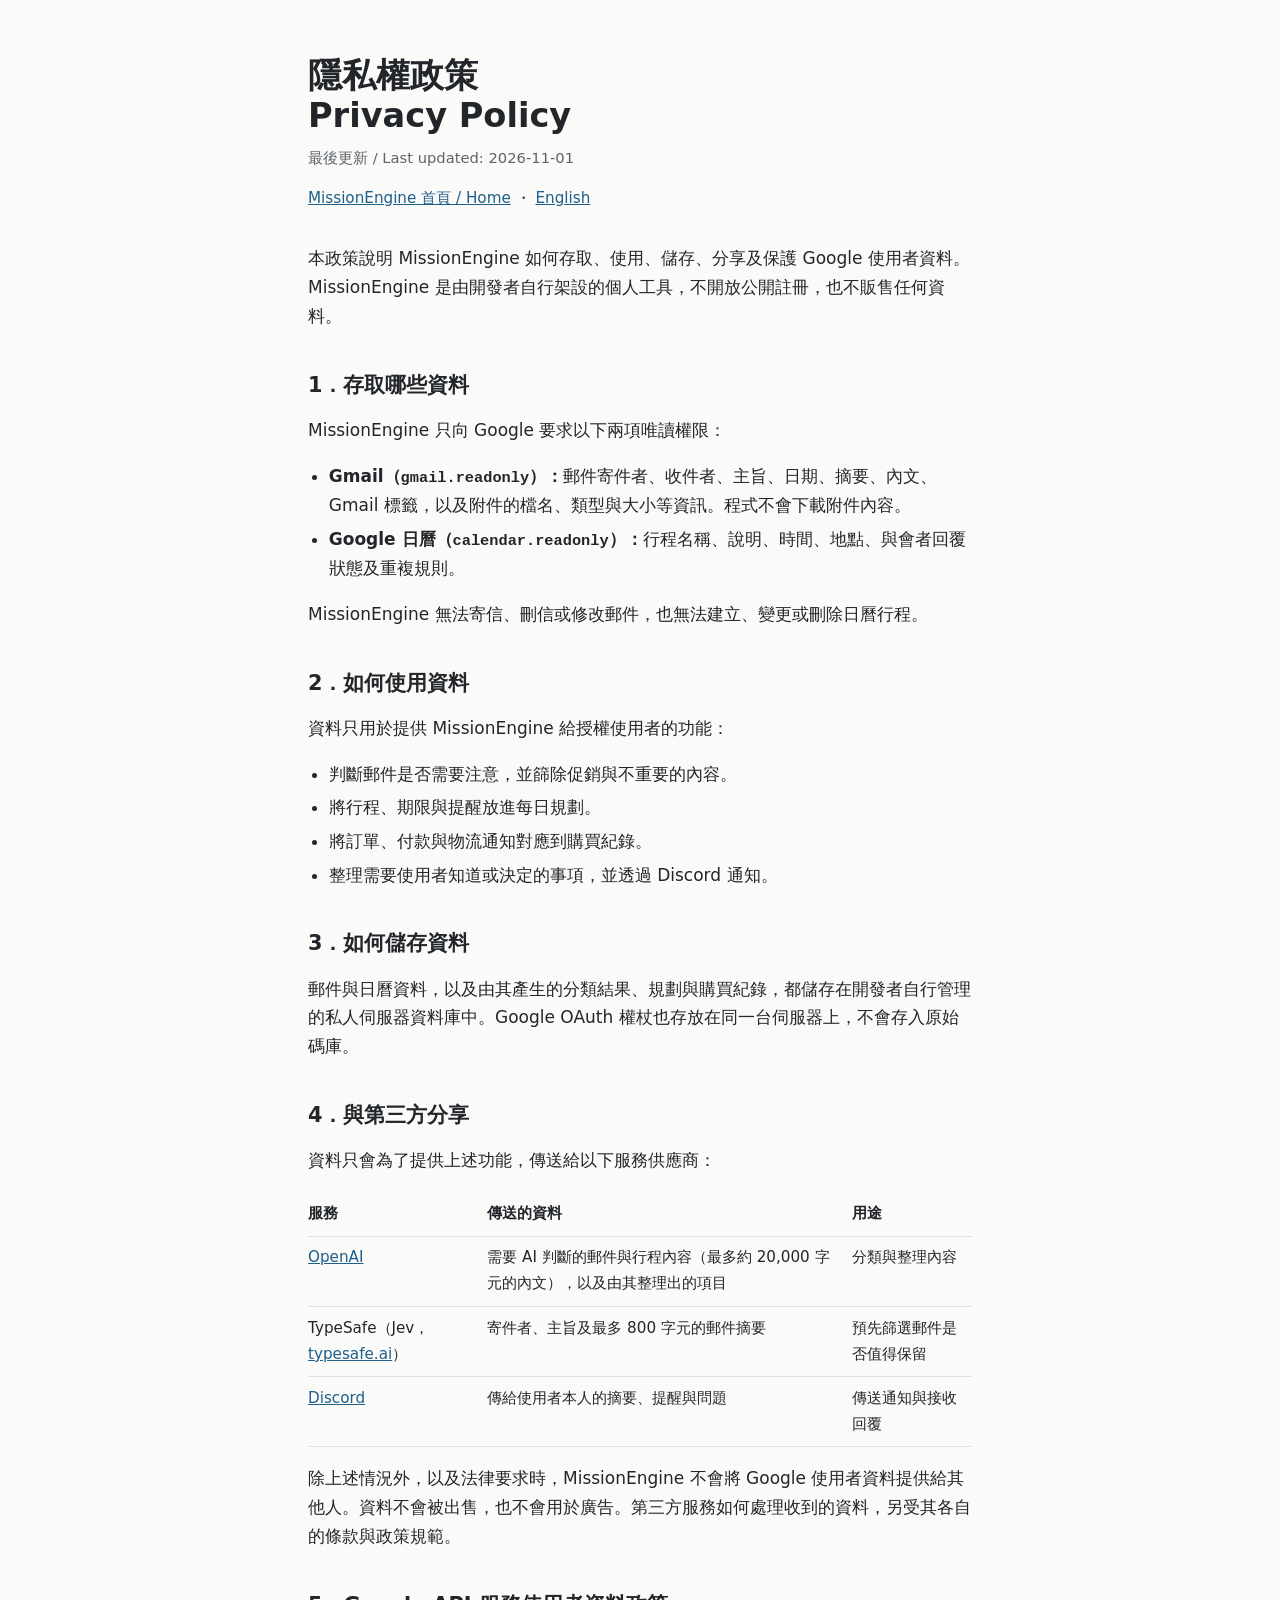
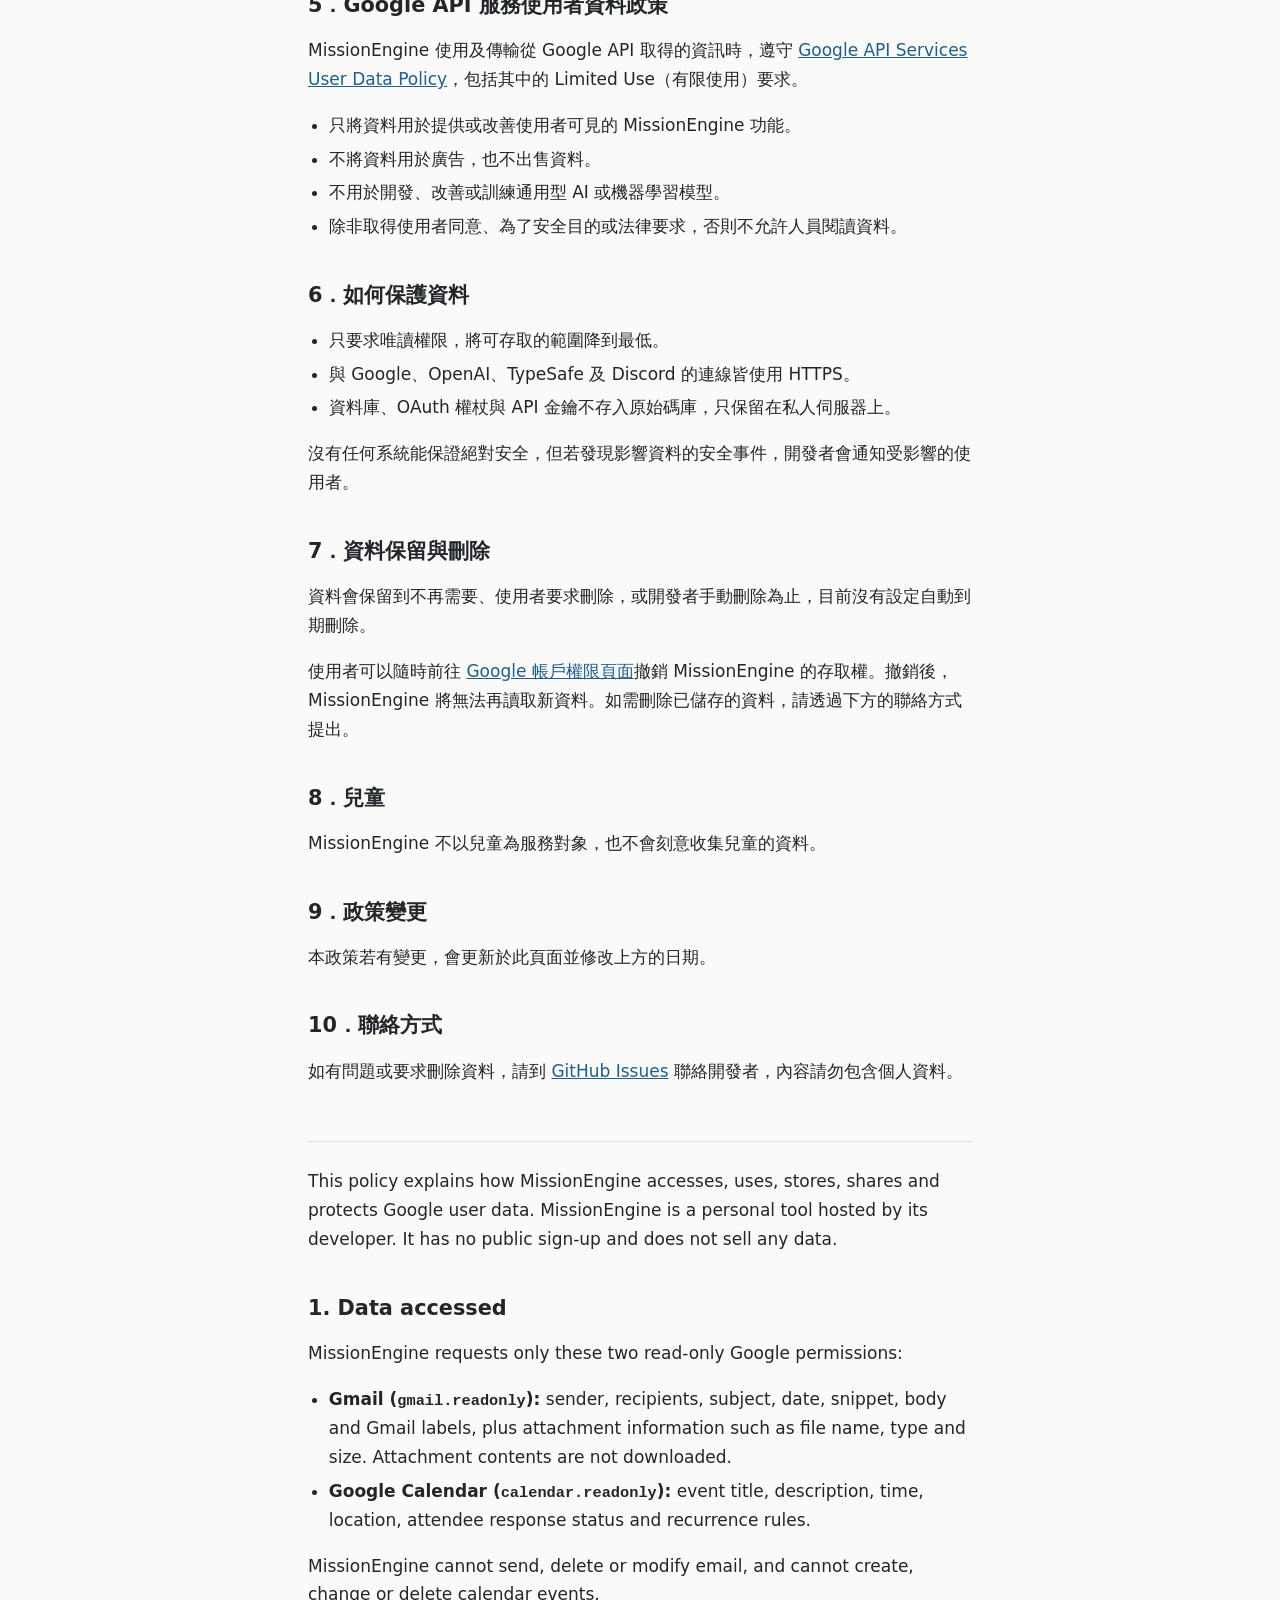
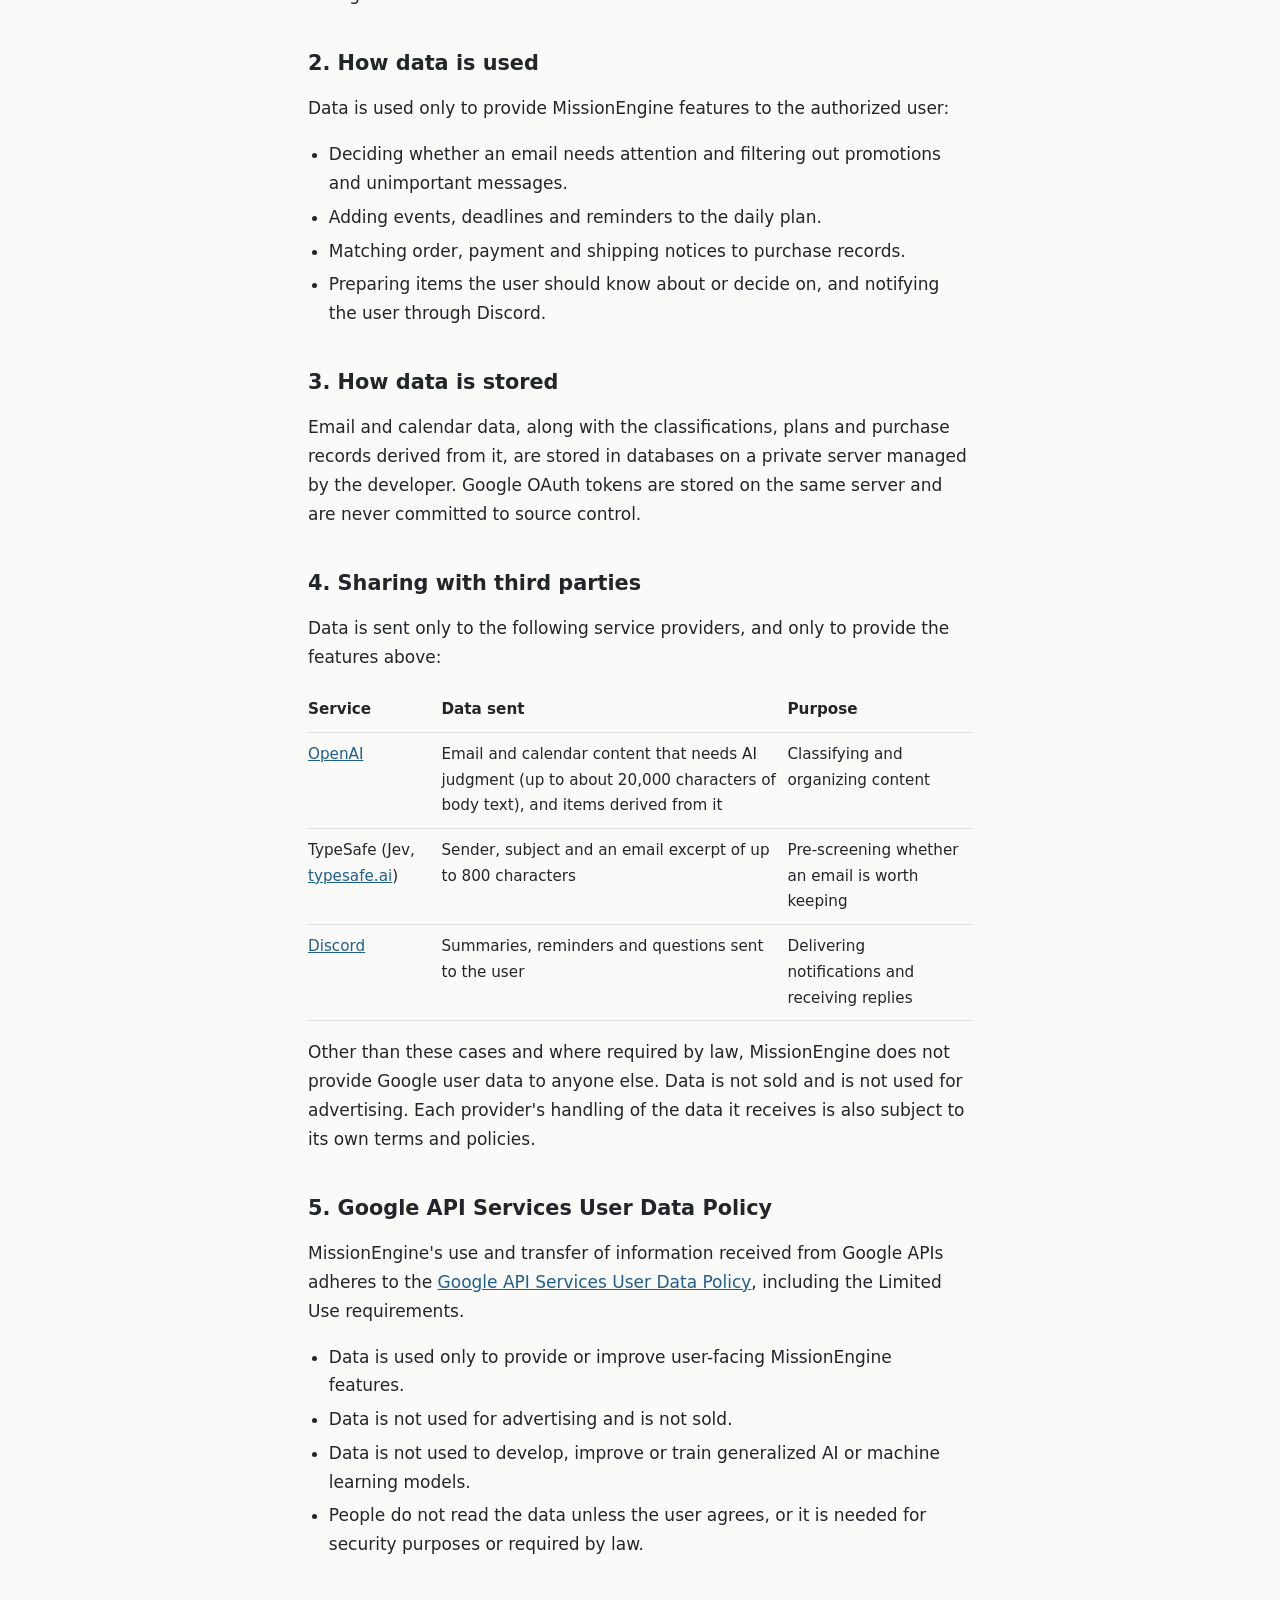
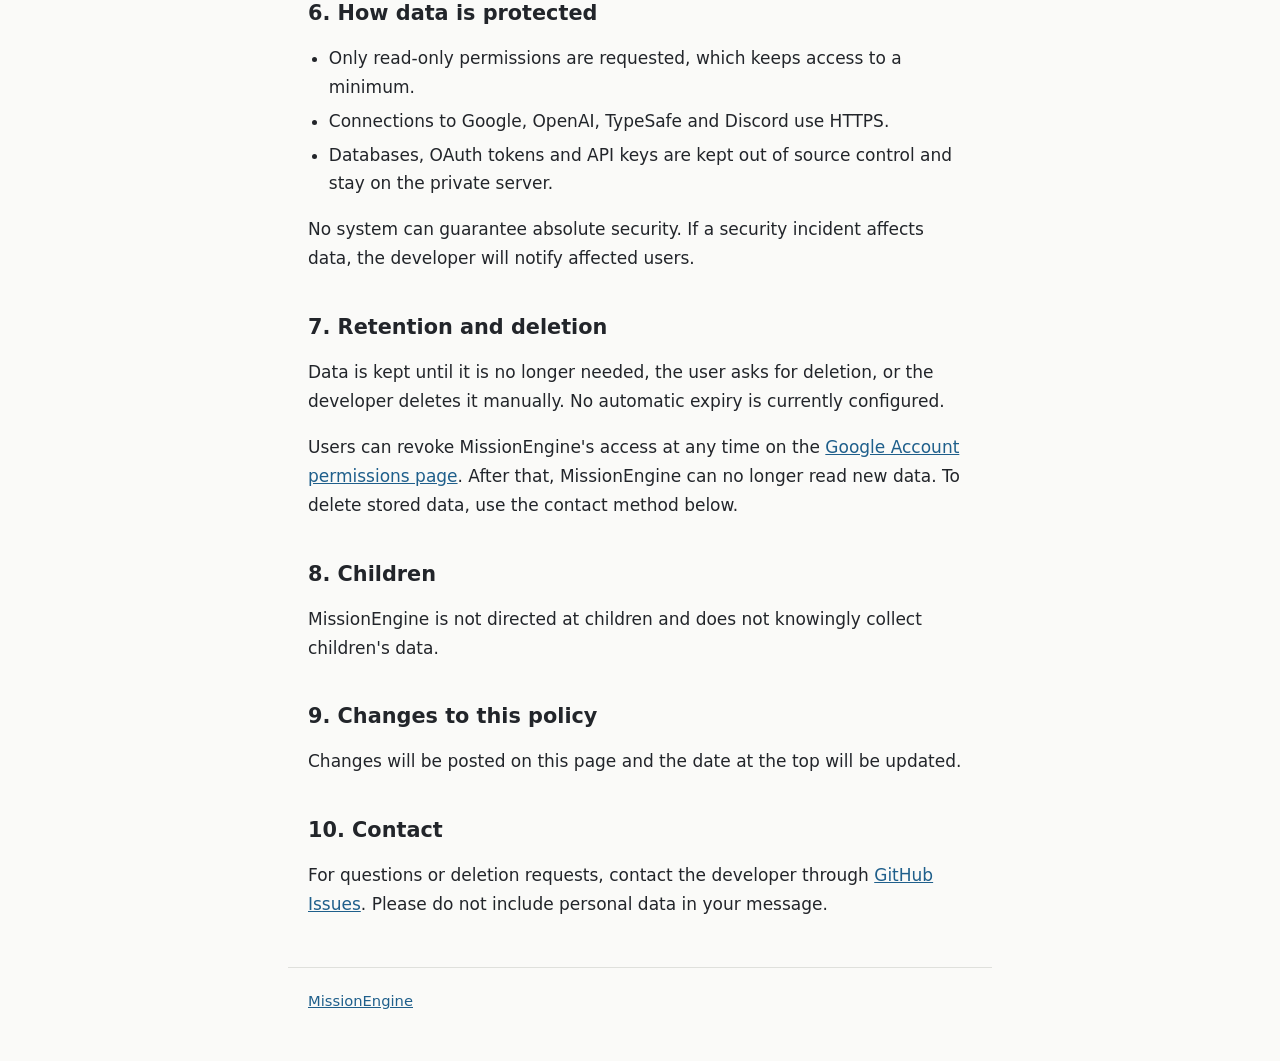
==== privacy.html @ d73fb4ed "Add MissionEngine homepage and privacy policy Co-Authored-By: Claude Opus 5.5 <noreply@anthropic.com" ====
<!doctype html>
<html lang="zh-Hant">
<head>
  <meta charset="utf-8">
  <meta name="viewport" content="width=device-width, initial-scale=1">
  <title>MissionEngine Privacy Policy</title>
  <meta name="description" content="How MissionEngine accesses, uses, stores, shares and protects Gmail and Google Calendar data.">
  <link rel="stylesheet" href="style.css">
</head>
<body>
  <header>
    <h1>隱私權政策<br>Privacy Policy</h1>
    <p class="meta">最後更新 / Last updated: 2026-11-01</p>
    <p class="lang"><a href="index.html">MissionEngine 首頁 / Home</a> ・ <a href="#en">English</a></p>
  </header>

  <main>
    <section class="locale" lang="zh-Hant">
      <p>本政策說明 MissionEngine 如何存取、使用、儲存、分享及保護 Google 使用者資料。MissionEngine 是由開發者自行架設的個人工具，不開放公開註冊，也不販售任何資料。</p>

      <h2>1．存取哪些資料</h2>
      <p>MissionEngine 只向 Google 要求以下兩項唯讀權限：</p>
      <ul>
        <li><strong>Gmail（<code>gmail.readonly</code>）：</strong>郵件寄件者、收件者、主旨、日期、摘要、內文、Gmail 標籤，以及附件的檔名、類型與大小等資訊。程式不會下載附件內容。</li>
        <li><strong>Google 日曆（<code>calendar.readonly</code>）：</strong>行程名稱、說明、時間、地點、與會者回覆狀態及重複規則。</li>
      </ul>
      <p>MissionEngine 無法寄信、刪信或修改郵件，也無法建立、變更或刪除日曆行程。</p>

      <h2>2．如何使用資料</h2>
      <p>資料只用於提供 MissionEngine 給授權使用者的功能：</p>
      <ul>
        <li>判斷郵件是否需要注意，並篩除促銷與不重要的內容。</li>
        <li>將行程、期限與提醒放進每日規劃。</li>
        <li>將訂單、付款與物流通知對應到購買紀錄。</li>
        <li>整理需要使用者知道或決定的事項，並透過 Discord 通知。</li>
      </ul>

      <h2>3．如何儲存資料</h2>
      <p>郵件與日曆資料，以及由其產生的分類結果、規劃與購買紀錄，都儲存在開發者自行管理的私人伺服器資料庫中。Google OAuth 權杖也存放在同一台伺服器上，不會存入原始碼庫。</p>

      <h2>4．與第三方分享</h2>
      <p>資料只會為了提供上述功能，傳送給以下服務供應商：</p>
      <div class="table-wrap">
        <table>
          <thead><tr><th>服務</th><th>傳送的資料</th><th>用途</th></tr></thead>
          <tbody>
            <tr><td><a href="https://openai.com/policies/">OpenAI</a></td><td>需要 AI 判斷的郵件與行程內容（最多約 20,000 字元的內文），以及由其整理出的項目</td><td>分類與整理內容</td></tr>
            <tr><td>TypeSafe（Jev，<a href="https://typesafe.ai">typesafe.ai</a>）</td><td>寄件者、主旨及最多 800 字元的郵件摘要</td><td>預先篩選郵件是否值得保留</td></tr>
            <tr><td><a href="https://discord.com/privacy">Discord</a></td><td>傳給使用者本人的摘要、提醒與問題</td><td>傳送通知與接收回覆</td></tr>
          </tbody>
        </table>
      </div>
      <p>除上述情況外，以及法律要求時，MissionEngine 不會將 Google 使用者資料提供給其他人。資料不會被出售，也不會用於廣告。第三方服務如何處理收到的資料，另受其各自的條款與政策規範。</p>

      <h2>5．Google API 服務使用者資料政策</h2>
      <p>MissionEngine 使用及傳輸從 Google API 取得的資訊時，遵守 <a href="https://developers.google.com/terms/api-services-user-data-policy">Google API Services User Data Policy</a>，包括其中的 Limited Use（有限使用）要求。</p>
      <ul>
        <li>只將資料用於提供或改善使用者可見的 MissionEngine 功能。</li>
        <li>不將資料用於廣告，也不出售資料。</li>
        <li>不用於開發、改善或訓練通用型 AI 或機器學習模型。</li>
        <li>除非取得使用者同意、為了安全目的或法律要求，否則不允許人員閱讀資料。</li>
      </ul>

      <h2>6．如何保護資料</h2>
      <ul>
        <li>只要求唯讀權限，將可存取的範圍降到最低。</li>
        <li>與 Google、OpenAI、TypeSafe 及 Discord 的連線皆使用 HTTPS。</li>
        <li>資料庫、OAuth 權杖與 API 金鑰不存入原始碼庫，只保留在私人伺服器上。</li>
      </ul>
      <p>沒有任何系統能保證絕對安全，但若發現影響資料的安全事件，開發者會通知受影響的使用者。</p>

      <h2>7．資料保留與刪除</h2>
      <p>資料會保留到不再需要、使用者要求刪除，或開發者手動刪除為止，目前沒有設定自動到期刪除。</p>
      <p>使用者可以隨時前往 <a href="https://myaccount.google.com/permissions">Google 帳戶權限頁面</a>撤銷 MissionEngine 的存取權。撤銷後，MissionEngine 將無法再讀取新資料。如需刪除已儲存的資料，請透過下方的聯絡方式提出。</p>

      <h2>8．兒童</h2>
      <p>MissionEngine 不以兒童為服務對象，也不會刻意收集兒童的資料。</p>

      <h2>9．政策變更</h2>
      <p>本政策若有變更，會更新於此頁面並修改上方的日期。</p>

      <h2>10．聯絡方式</h2>
      <p>如有問題或要求刪除資料，請到 <a href="https://github.com/MuChi2112/MuChi2112.github.io/issues">GitHub Issues</a> 聯絡開發者，內容請勿包含個人資料。</p>
    </section>

    <section class="locale" id="en" lang="en">
      <p>This policy explains how MissionEngine accesses, uses, stores, shares and protects Google user data. MissionEngine is a personal tool hosted by its developer. It has no public sign-up and does not sell any data.</p>

      <h2>1. Data accessed</h2>
      <p>MissionEngine requests only these two read-only Google permissions:</p>
      <ul>
        <li><strong>Gmail (<code>gmail.readonly</code>):</strong> sender, recipients, subject, date, snippet, body and Gmail labels, plus attachment information such as file name, type and size. Attachment contents are not downloaded.</li>
        <li><strong>Google Calendar (<code>calendar.readonly</code>):</strong> event title, description, time, location, attendee response status and recurrence rules.</li>
      </ul>
      <p>MissionEngine cannot send, delete or modify email, and cannot create, change or delete calendar events.</p>

      <h2>2. How data is used</h2>
      <p>Data is used only to provide MissionEngine features to the authorized user:</p>
      <ul>
        <li>Deciding whether an email needs attention and filtering out promotions and unimportant messages.</li>
        <li>Adding events, deadlines and reminders to the daily plan.</li>
        <li>Matching order, payment and shipping notices to purchase records.</li>
        <li>Preparing items the user should know about or decide on, and notifying the user through Discord.</li>
      </ul>

      <h2>3. How data is stored</h2>
      <p>Email and calendar data, along with the classifications, plans and purchase records derived from it, are stored in databases on a private server managed by the developer. Google OAuth tokens are stored on the same server and are never committed to source control.</p>

      <h2>4. Sharing with third parties</h2>
      <p>Data is sent only to the following service providers, and only to provide the features above:</p>
      <div class="table-wrap">
        <table>
          <thead><tr><th>Service</th><th>Data sent</th><th>Purpose</th></tr></thead>
          <tbody>
            <tr><td><a href="https://openai.com/policies/">OpenAI</a></td><td>Email and calendar content that needs AI judgment (up to about 20,000 characters of body text), and items derived from it</td><td>Classifying and organizing content</td></tr>
            <tr><td>TypeSafe (Jev, <a href="https://typesafe.ai">typesafe.ai</a>)</td><td>Sender, subject and an email excerpt of up to 800 characters</td><td>Pre-screening whether an email is worth keeping</td></tr>
            <tr><td><a href="https://discord.com/privacy">Discord</a></td><td>Summaries, reminders and questions sent to the user</td><td>Delivering notifications and receiving replies</td></tr>
          </tbody>
        </table>
      </div>
      <p>Other than these cases and where required by law, MissionEngine does not provide Google user data to anyone else. Data is not sold and is not used for advertising. Each provider's handling of the data it receives is also subject to its own terms and policies.</p>

      <h2>5. Google API Services User Data Policy</h2>
      <p>MissionEngine's use and transfer of information received from Google APIs adheres to the <a href="https://developers.google.com/terms/api-services-user-data-policy">Google API Services User Data Policy</a>, including the Limited Use requirements.</p>
      <ul>
        <li>Data is used only to provide or improve user-facing MissionEngine features.</li>
        <li>Data is not used for advertising and is not sold.</li>
        <li>Data is not used to develop, improve or train generalized AI or machine learning models.</li>
        <li>People do not read the data unless the user agrees, or it is needed for security purposes or required by law.</li>
      </ul>

      <h2>6. How data is protected</h2>
      <ul>
        <li>Only read-only permissions are requested, which keeps access to a minimum.</li>
        <li>Connections to Google, OpenAI, TypeSafe and Discord use HTTPS.</li>
        <li>Databases, OAuth tokens and API keys are kept out of source control and stay on the private server.</li>
      </ul>
      <p>No system can guarantee absolute security. If a security incident affects data, the developer will notify affected users.</p>

      <h2>7. Retention and deletion</h2>
      <p>Data is kept until it is no longer needed, the user asks for deletion, or the developer deletes it manually. No automatic expiry is currently configured.</p>
      <p>Users can revoke MissionEngine's access at any time on the <a href="https://myaccount.google.com/permissions">Google Account permissions page</a>. After that, MissionEngine can no longer read new data. To delete stored data, use the contact method below.</p>

      <h2>8. Children</h2>
      <p>MissionEngine is not directed at children and does not knowingly collect children's data.</p>

      <h2>9. Changes to this policy</h2>
      <p>Changes will be posted on this page and the date at the top will be updated.</p>

      <h2>10. Contact</h2>
      <p>For questions or deletion requests, contact the developer through <a href="https://github.com/MuChi2112/MuChi2112.github.io/issues">GitHub Issues</a>. Please do not include personal data in your message.</p>
    </section>
  </main>

  <footer>
    <a href="index.html">MissionEngine</a>
  </footer>
</body>
</html>
---- style.css ----
:root {
  color-scheme: light dark;
  --bg: #fafaf8;
  --text: #22252a;
  --muted: #5d636c;
  --line: #dfe0dc;
  --accent: #1f5f8b;
  --panel: #f0f1ed;
}

@media (prefers-color-scheme: dark) {
  :root {
    --bg: #15171a;
    --text: #e7e8ea;
    --muted: #a3a8b0;
    --line: #2e3238;
    --accent: #7fbde6;
    --panel: #1e2125;
  }
}

* { box-sizing: border-box; }

body {
  margin: 0;
  background: var(--bg);
  color: var(--text);
  font-family: system-ui, -apple-system, "Segoe UI", "Noto Sans TC", "Microsoft JhengHei", sans-serif;
  font-size: 17px;
  line-height: 1.7;
}

main, header, footer {
  max-width: 44rem;
  margin: 0 auto;
  padding-left: 1.25rem;
  padding-right: 1.25rem;
}

header { padding-top: 3.5rem; padding-bottom: 1rem; }
footer {
  margin-top: 3rem;
  padding-top: 1.25rem;
  padding-bottom: 3rem;
  border-top: 1px solid var(--line);
  color: var(--muted);
  font-size: 0.92rem;
}

h1 { margin: 0 0 0.5rem; font-size: 2.1rem; line-height: 1.2; }
h2 { margin: 2.5rem 0 0.5rem; font-size: 1.3rem; line-height: 1.35; }
h3 { margin: 1.5rem 0 0.25rem; font-size: 1.05rem; }
a { color: var(--accent); }
ul { padding-left: 1.3rem; }
li { margin: 0.3rem 0; }
code { font-size: 0.9em; overflow-wrap: anywhere; }

.lede { margin: 0; color: var(--muted); font-size: 1.1rem; }
.meta { margin: 0; color: var(--muted); font-size: 0.92rem; }

.lang { margin: 1rem 0 0; font-size: 0.95rem; }

.callout {
  margin: 1.5rem 0;
  padding: 0.9rem 1.1rem;
  background: var(--panel);
  border-left: 3px solid var(--accent);
}

.table-wrap { overflow-x: auto; }
table { width: 100%; border-collapse: collapse; font-size: 0.95rem; }
th, td { padding: 0.55rem 0.7rem 0.55rem 0; border-bottom: 1px solid var(--line); text-align: left; vertical-align: top; }
th { font-weight: 600; }

section.locale + section.locale {
  margin-top: 3.5rem;
  padding-top: 0.5rem;
  border-top: 1px solid var(--line);
}
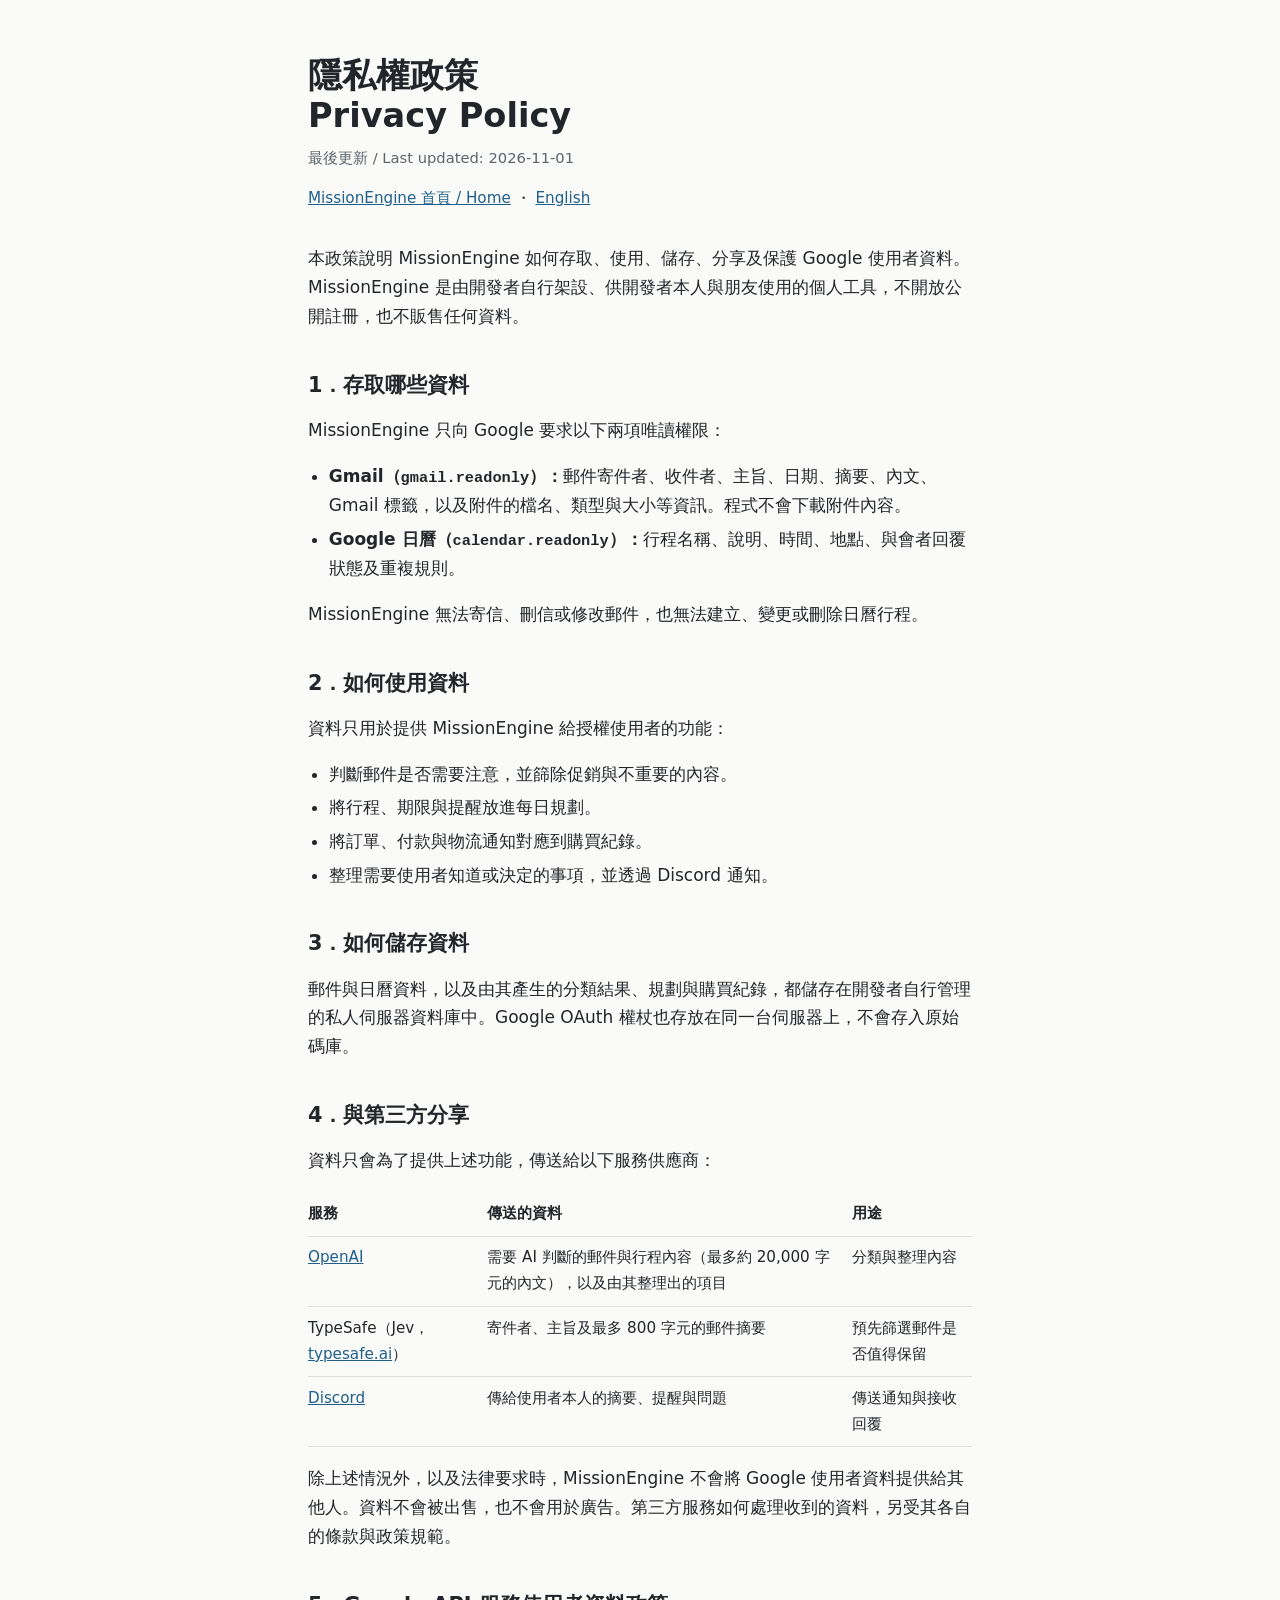
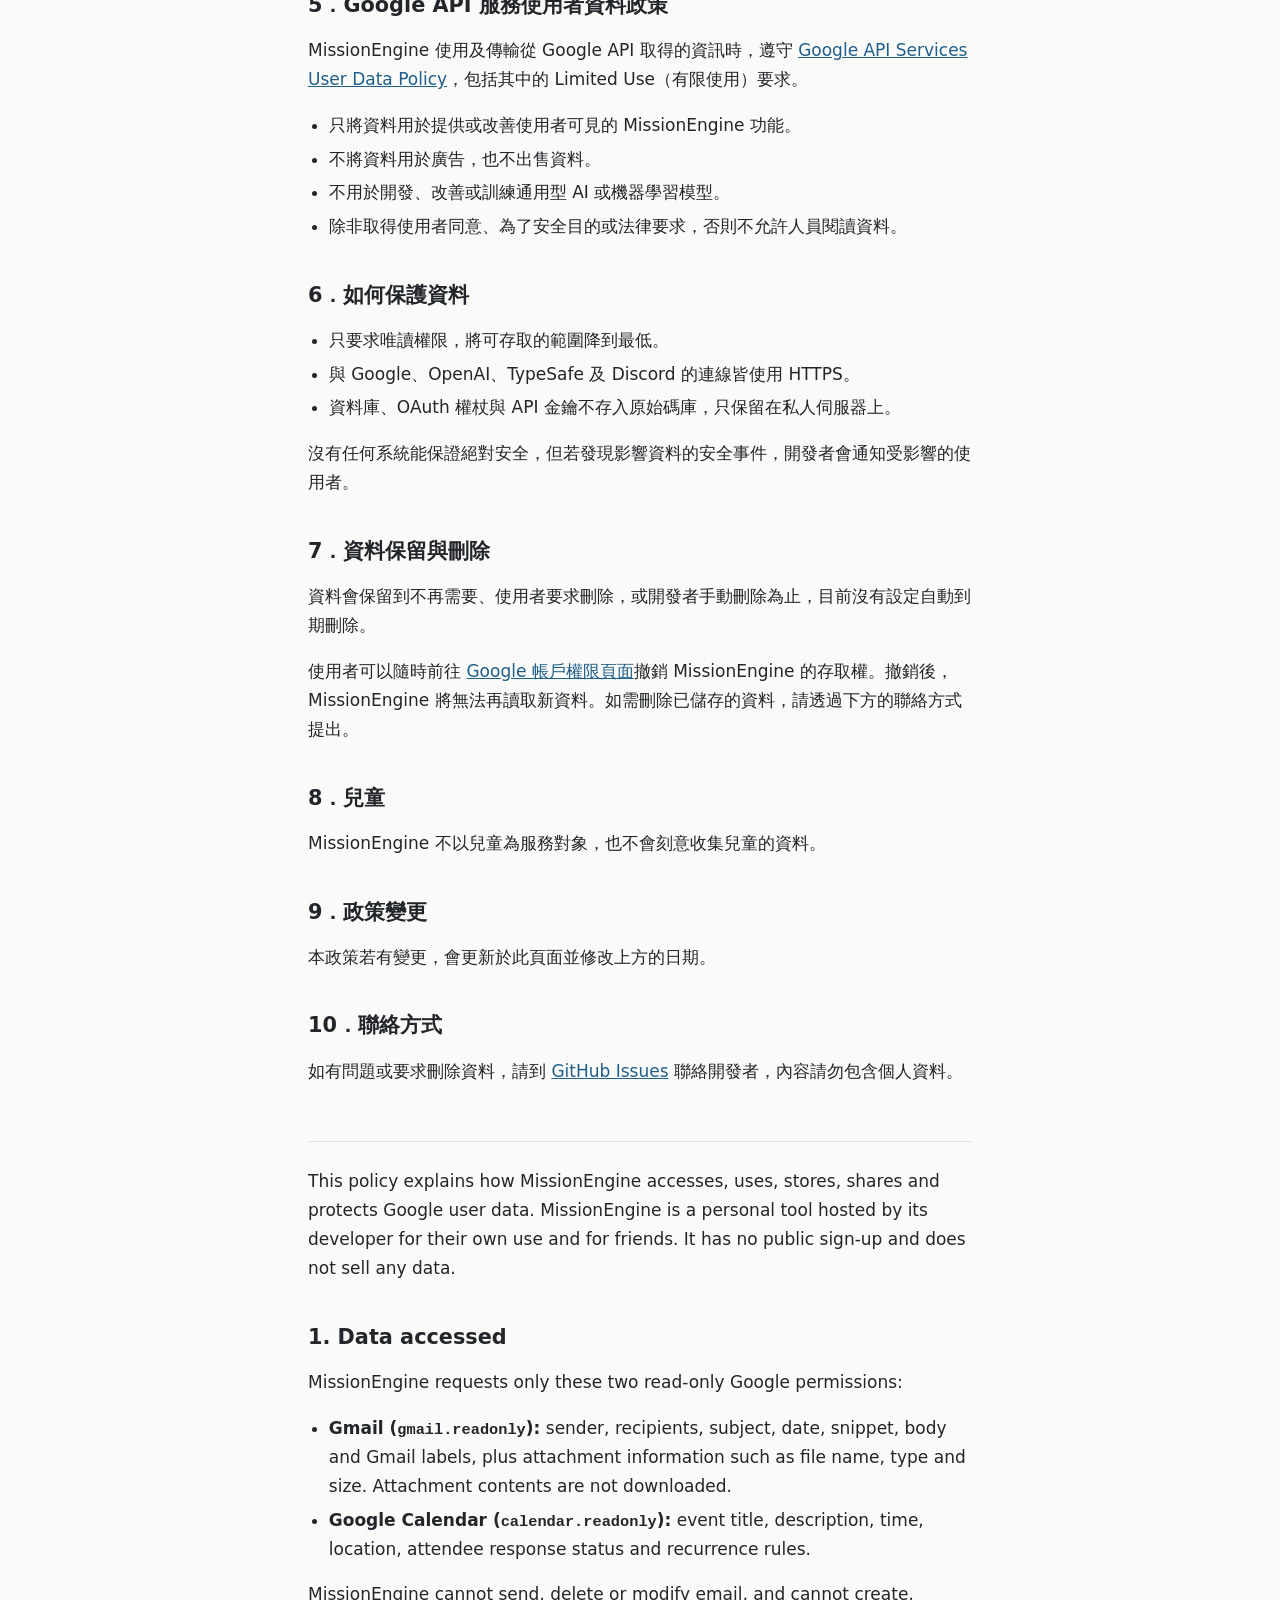
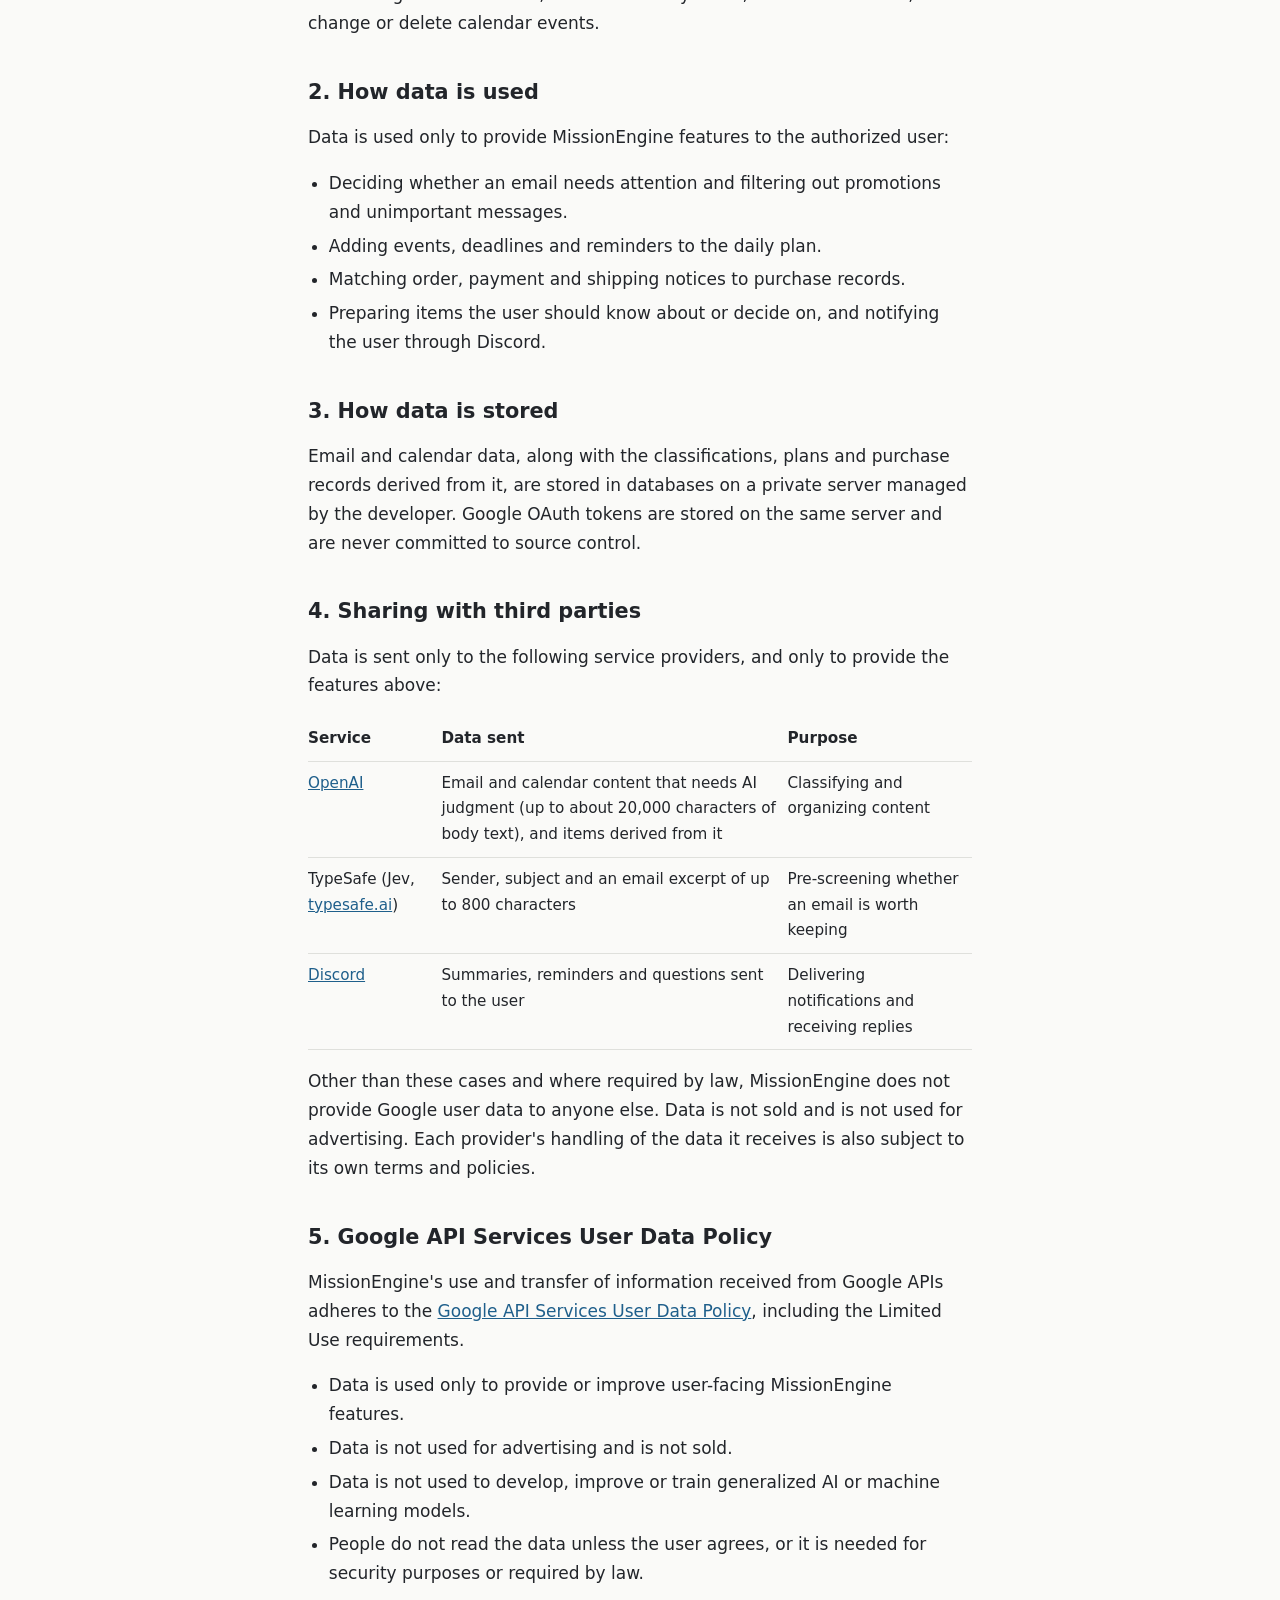
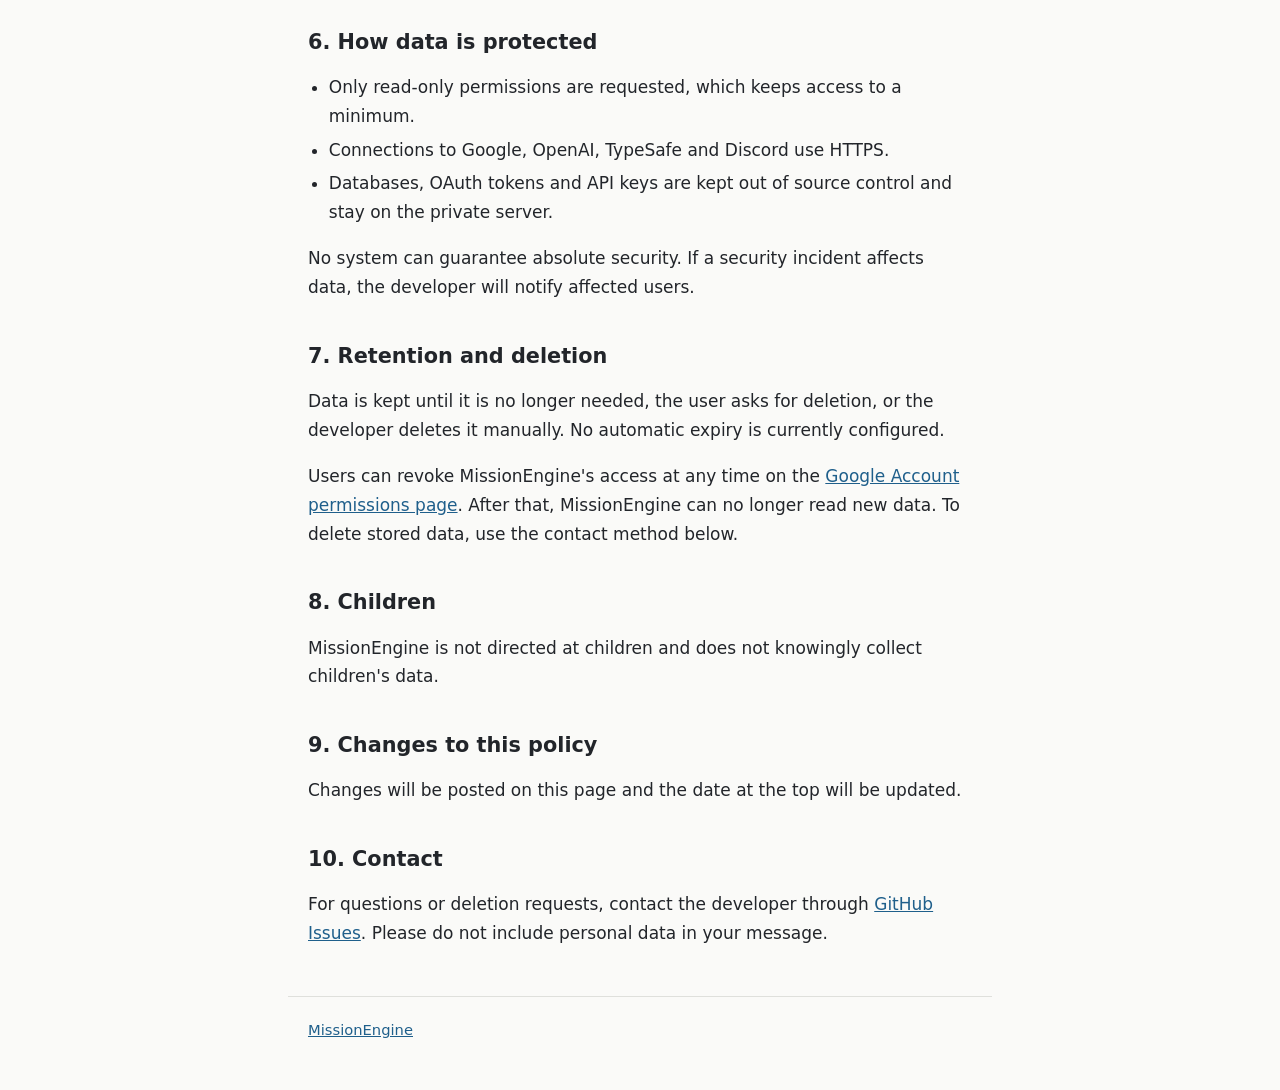
==== commit 72542a85: "Describe MissionEngine as for the developer and friends Co-Authored-By: Claude Opus 5.5 <noreply@ant" ====
--- a/privacy.html
+++ b/privacy.html
@@ -16,7 +16,7 @@
 
   <main>
     <section class="locale" lang="zh-Hant">
-      <p>本政策說明 MissionEngine 如何存取、使用、儲存、分享及保護 Google 使用者資料。MissionEngine 是由開發者自行架設的個人工具，不開放公開註冊，也不販售任何資料。</p>
+      <p>本政策說明 MissionEngine 如何存取、使用、儲存、分享及保護 Google 使用者資料。MissionEngine 是由開發者自行架設、供開發者本人與朋友使用的個人工具，不開放公開註冊，也不販售任何資料。</p>
 
       <h2>1．存取哪些資料</h2>
       <p>MissionEngine 只向 Google 要求以下兩項唯讀權限：</p>
@@ -84,7 +84,7 @@
     </section>
 
     <section class="locale" id="en" lang="en">
-      <p>This policy explains how MissionEngine accesses, uses, stores, shares and protects Google user data. MissionEngine is a personal tool hosted by its developer. It has no public sign-up and does not sell any data.</p>
+      <p>This policy explains how MissionEngine accesses, uses, stores, shares and protects Google user data. MissionEngine is a personal tool hosted by its developer for their own use and for friends. It has no public sign-up and does not sell any data.</p>
 
       <h2>1. Data accessed</h2>
       <p>MissionEngine requests only these two read-only Google permissions:</p>
